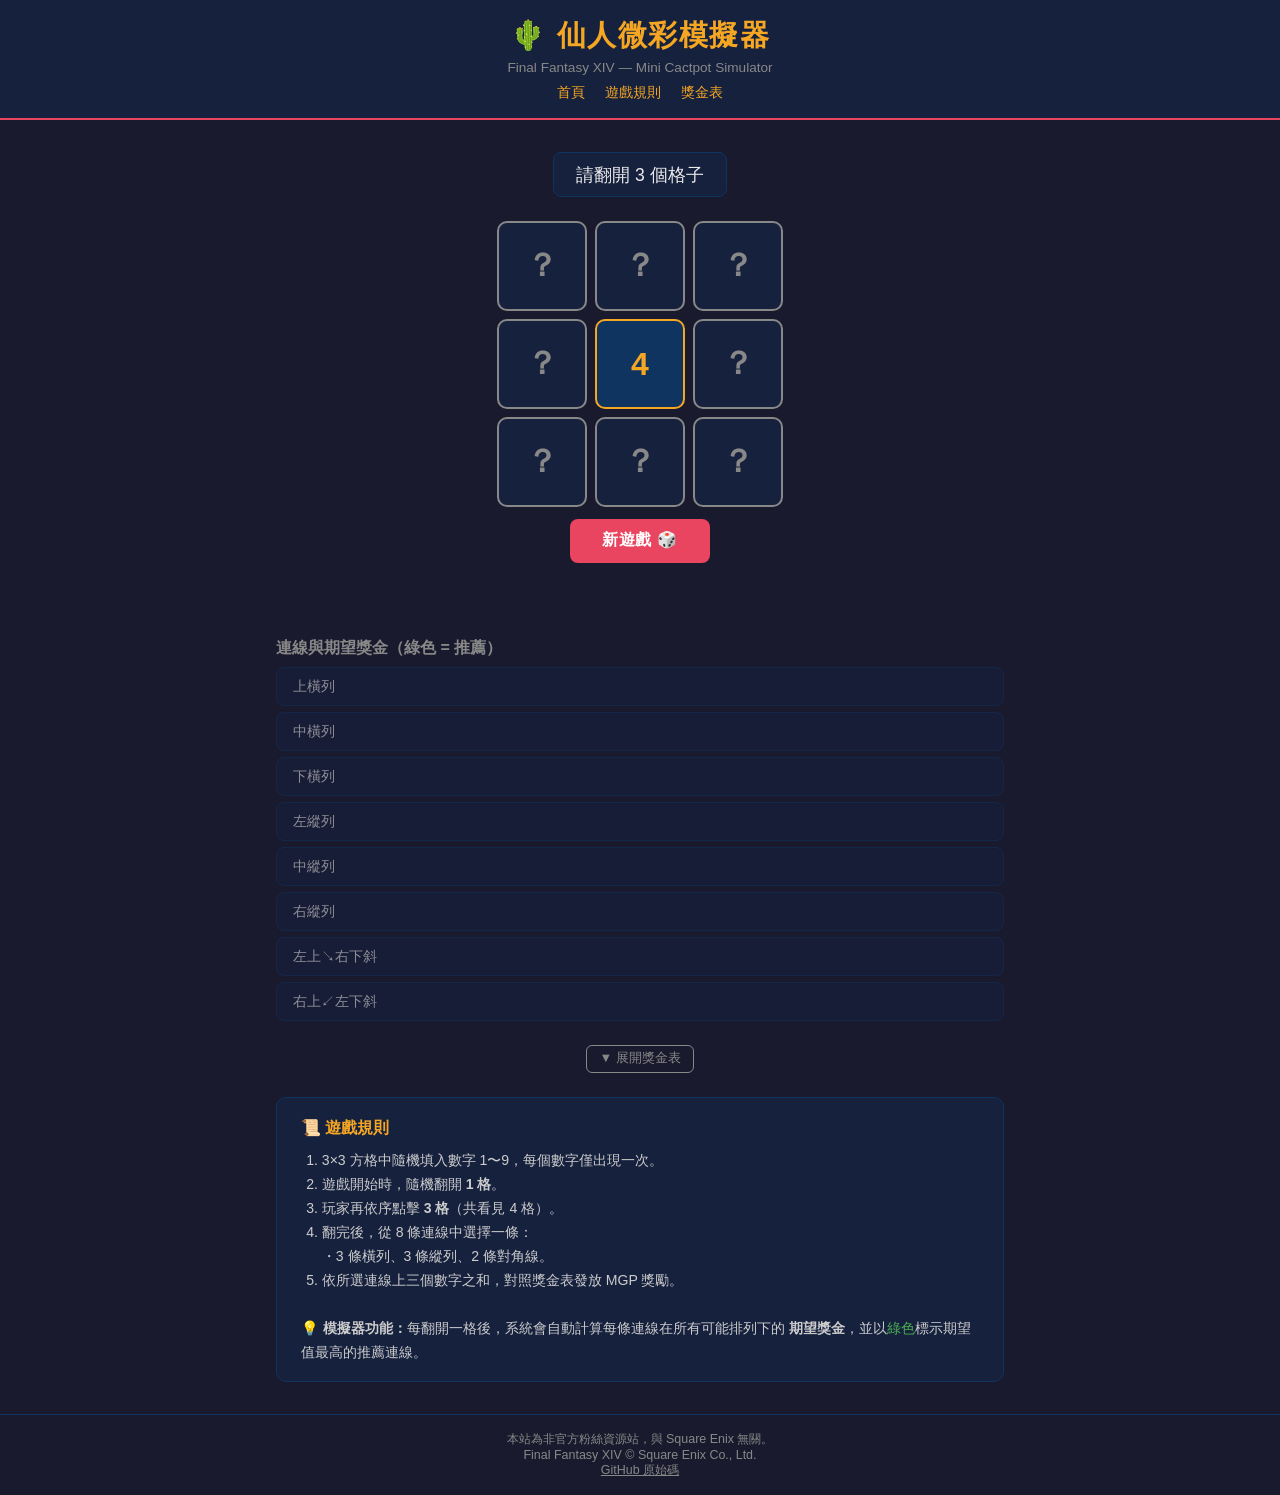
==== cactpot/index.html @ e6b0229e "Add Mini Cactpot simulator static site in Traditional Chinese Co-authored-by: sean2249 <13808166+sea" ====
<!DOCTYPE html>
<html lang="zh-TW">
  <head>
    <meta charset="UTF-8" />
    <meta name="viewport" content="width=device-width, initial-scale=1.0" />
    <title>仙人微彩模擬器 | FFXIV 資源站</title>
    <meta
      name="description"
      content="Final Fantasy XIV 仙人微彩（Mini Cactpot）模擬器，顯示期望獎金、推薦連線，繁體中文介面。"
    />
    <link rel="stylesheet" href="cactpot.css" />
  </head>
  <body>
    <header>
      <h1>🌵 仙人微彩模擬器</h1>
      <p>Final Fantasy XIV &mdash; Mini Cactpot Simulator</p>
      <nav>
        <a href="../index.html">首頁</a>
        <a href="#rules">遊戲規則</a>
        <a href="#payout">獎金表</a>
      </nav>
    </header>

    <main>
      <!-- 提示 -->
      <div id="hint">載入中…</div>

      <!-- 3×3 方格 -->
      <div class="board-wrap">
        <div class="board">
          <div class="cell" id="cell-0"></div>
          <div class="cell" id="cell-1"></div>
          <div class="cell" id="cell-2"></div>
          <div class="cell" id="cell-3"></div>
          <div class="cell" id="cell-4"></div>
          <div class="cell" id="cell-5"></div>
          <div class="cell" id="cell-6"></div>
          <div class="cell" id="cell-7"></div>
          <div class="cell" id="cell-8"></div>
        </div>
        <button class="new-game-btn" onclick="initGame()">新遊戲 🎲</button>
      </div>

      <!-- 結果 -->
      <div id="result"></div>

      <!-- 連線選擇 -->
      <div class="lines-section">
        <h2>連線與期望獎金（綠色 = 推薦）</h2>
        <div id="lines"></div>
      </div>

      <!-- 獎金表 -->
      <div id="payout">
        <button
          class="payout-toggle"
          onclick="togglePayout()"
          id="payout-toggle-btn"
        >
          ▼ 展開獎金表
        </button>
        <div class="payout-table-wrap" id="payout-table" style="display: none">
          <table>
            <thead>
              <tr>
                <th>三數之和</th>
                <th>獎金（MGP）</th>
              </tr>
            </thead>
            <tbody>
              <tr><td>6</td><td>10,000</td></tr>
              <tr><td>7</td><td>36</td></tr>
              <tr><td>8</td><td>720</td></tr>
              <tr><td>9</td><td>360</td></tr>
              <tr><td>10</td><td>80</td></tr>
              <tr><td>11</td><td>252</td></tr>
              <tr><td>12</td><td>108</td></tr>
              <tr><td>13</td><td>72</td></tr>
              <tr><td>14</td><td>54</td></tr>
              <tr><td>15</td><td>180</td></tr>
              <tr><td>16</td><td>72</td></tr>
              <tr><td>17</td><td>180</td></tr>
              <tr><td>18</td><td>119</td></tr>
              <tr><td>19</td><td>36</td></tr>
              <tr><td>20</td><td>306</td></tr>
              <tr><td>21</td><td>1,080</td></tr>
              <tr><td>22</td><td>144</td></tr>
              <tr><td>23</td><td>1,800</td></tr>
              <tr><td>24</td><td>3,600</td></tr>
            </tbody>
          </table>
        </div>
      </div>

      <!-- 規則說明 -->
      <div class="rules" id="rules">
        <h2>📜 遊戲規則</h2>
        <ol>
          <li>3×3 方格中隨機填入數字 1〜9，每個數字僅出現一次。</li>
          <li>遊戲開始時，隨機翻開 <strong>1 格</strong>。</li>
          <li>玩家再依序點擊 <strong>3 格</strong>（共看見 4 格）。</li>
          <li>
            翻完後，從 8 條連線中選擇一條：
            <br />・3 條橫列、3 條縱列、2 條對角線。
          </li>
          <li>依所選連線上三個數字之和，對照獎金表發放 MGP 獎勵。</li>
        </ol>
        <br />
        <p>
          💡 <strong>模擬器功能：</strong>每翻開一格後，系統會自動計算每條連線在所有可能排列下的
          <strong>期望獎金</strong>，並以<span style="color: #4caf50">綠色</span>標示期望值最高的推薦連線。
        </p>
      </div>
    </main>

    <footer>
      <p>
        本站為非官方粉絲資源站，與 Square Enix 無關。<br />
        Final Fantasy XIV &copy; Square Enix Co., Ltd.<br />
        <a href="https://github.com/sean2249/ffxiv-resources" target="_blank" rel="noopener"
          >GitHub 原始碼</a
        >
      </p>
    </footer>

    <script src="cactpot.js"></script>
    <script>
      function togglePayout() {
        const table = document.getElementById("payout-table");
        const btn = document.getElementById("payout-toggle-btn");
        if (table.style.display === "none") {
          table.style.display = "block";
          btn.textContent = "▲ 收起獎金表";
        } else {
          table.style.display = "none";
          btn.textContent = "▼ 展開獎金表";
        }
      }

      // 初始化遊戲
      initGame();
    </script>
  </body>
</html>
---- cactpot/cactpot.css ----
/* 仙人微彩模擬器 - 樣式 */

:root {
  --bg: #1a1a2e;
  --surface: #16213e;
  --card: #0f3460;
  --accent: #e94560;
  --gold: #f5a623;
  --text: #eaeaea;
  --muted: #888;
  --green: #4caf50;
  --cell-size: 90px;
}

* {
  box-sizing: border-box;
  margin: 0;
  padding: 0;
}

body {
  background: var(--bg);
  color: var(--text);
  font-family: "Segoe UI", "PingFang TC", "Microsoft JhengHei", sans-serif;
  min-height: 100vh;
  display: flex;
  flex-direction: column;
  align-items: center;
}

header {
  width: 100%;
  background: var(--surface);
  border-bottom: 2px solid var(--accent);
  padding: 1rem 2rem;
  text-align: center;
}

header h1 {
  font-size: 1.8rem;
  color: var(--gold);
  letter-spacing: 0.05em;
}

header p {
  font-size: 0.85rem;
  color: var(--muted);
  margin-top: 0.25rem;
}

nav {
  margin-top: 0.5rem;
}

nav a {
  color: var(--gold);
  text-decoration: none;
  font-size: 0.85rem;
  margin: 0 0.5rem;
}

nav a:hover {
  text-decoration: underline;
}

main {
  flex: 1;
  width: 100%;
  max-width: 760px;
  padding: 2rem 1rem;
  display: flex;
  flex-direction: column;
  align-items: center;
  gap: 1.5rem;
}

/* ---- Board ---- */
.board-wrap {
  display: flex;
  flex-direction: column;
  align-items: center;
  gap: 0.75rem;
}

.board {
  display: grid;
  grid-template-columns: repeat(3, var(--cell-size));
  grid-template-rows: repeat(3, var(--cell-size));
  gap: 8px;
}

.cell {
  width: var(--cell-size);
  height: var(--cell-size);
  display: flex;
  align-items: center;
  justify-content: center;
  font-size: 2rem;
  font-weight: bold;
  border-radius: 10px;
  border: 2px solid transparent;
  transition: transform 0.15s, background 0.2s;
  user-select: none;
}

.cell.revealed {
  background: var(--card);
  border-color: var(--gold);
  color: var(--gold);
}

.cell.hidden-cell {
  background: var(--surface);
  border-color: var(--muted);
  color: var(--muted);
}

.cell.hidden-cell:hover {
  border-color: var(--accent);
  color: var(--text);
  transform: scale(1.05);
  cursor: pointer;
}

.cell.chosen {
  background: #5a3800;
  border-color: var(--accent);
  color: #fff;
  box-shadow: 0 0 12px var(--accent);
}

/* ---- Hint ---- */
#hint {
  font-size: 1.1rem;
  color: var(--text);
  background: var(--surface);
  padding: 0.6rem 1.4rem;
  border-radius: 8px;
  border: 1px solid var(--card);
}

/* ---- Payout Table ---- */
.payout-toggle {
  background: none;
  border: 1px solid var(--muted);
  color: var(--muted);
  font-size: 0.8rem;
  padding: 0.3rem 0.8rem;
  border-radius: 6px;
  cursor: pointer;
  transition: color 0.2s, border-color 0.2s;
}

.payout-toggle:hover {
  color: var(--text);
  border-color: var(--text);
}

.payout-table-wrap {
  width: 100%;
}

.payout-table-wrap table {
  width: 100%;
  border-collapse: collapse;
  font-size: 0.85rem;
}

.payout-table-wrap th,
.payout-table-wrap td {
  border: 1px solid var(--card);
  padding: 0.35rem 0.7rem;
  text-align: center;
}

.payout-table-wrap th {
  background: var(--card);
  color: var(--gold);
}

.payout-table-wrap tr:nth-child(even) td {
  background: #111827;
}

/* ---- Lines ---- */
.lines-section {
  width: 100%;
}

.lines-section h2 {
  font-size: 1rem;
  color: var(--muted);
  margin-bottom: 0.5rem;
}

#lines {
  display: flex;
  flex-direction: column;
  gap: 0.4rem;
}

.line-btn {
  background: var(--surface);
  border: 1px solid var(--card);
  color: var(--text);
  padding: 0.55rem 1rem;
  border-radius: 8px;
  font-size: 0.9rem;
  text-align: left;
  transition: background 0.15s, border-color 0.15s;
  width: 100%;
}

.line-btn:not([disabled]):hover {
  background: var(--card);
  border-color: var(--gold);
}

.line-btn.best {
  border-color: var(--green);
  color: var(--green);
  font-weight: bold;
}

.line-btn[disabled] {
  opacity: 0.55;
  cursor: default;
}

/* ---- Result ---- */
#result {
  font-size: 1.15rem;
  font-weight: bold;
  color: var(--gold);
  min-height: 1.5em;
  text-align: center;
}

#result.big-win {
  color: #ff4081;
  font-size: 1.35rem;
  animation: pulse 0.8s infinite alternate;
}

@keyframes pulse {
  from {
    text-shadow: 0 0 6px #ff4081;
  }
  to {
    text-shadow: 0 0 18px #ff4081;
  }
}

/* ---- New Game Button ---- */
.new-game-btn {
  background: var(--accent);
  color: #fff;
  border: none;
  padding: 0.7rem 2rem;
  font-size: 1rem;
  font-weight: bold;
  border-radius: 8px;
  cursor: pointer;
  letter-spacing: 0.05em;
  transition: opacity 0.2s;
}

.new-game-btn:hover {
  opacity: 0.85;
}

/* ---- Rules ---- */
.rules {
  background: var(--surface);
  border: 1px solid var(--card);
  border-radius: 10px;
  padding: 1rem 1.5rem;
  font-size: 0.88rem;
  line-height: 1.7;
  color: #ccc;
  width: 100%;
}

.rules h2 {
  color: var(--gold);
  margin-bottom: 0.5rem;
  font-size: 1rem;
}

.rules ol {
  padding-left: 1.3rem;
}

footer {
  text-align: center;
  padding: 1rem;
  color: var(--muted);
  font-size: 0.78rem;
  border-top: 1px solid var(--card);
  width: 100%;
}

footer a {
  color: var(--muted);
}

@media (max-width: 480px) {
  :root {
    --cell-size: 72px;
  }

  header h1 {
    font-size: 1.3rem;
  }
}
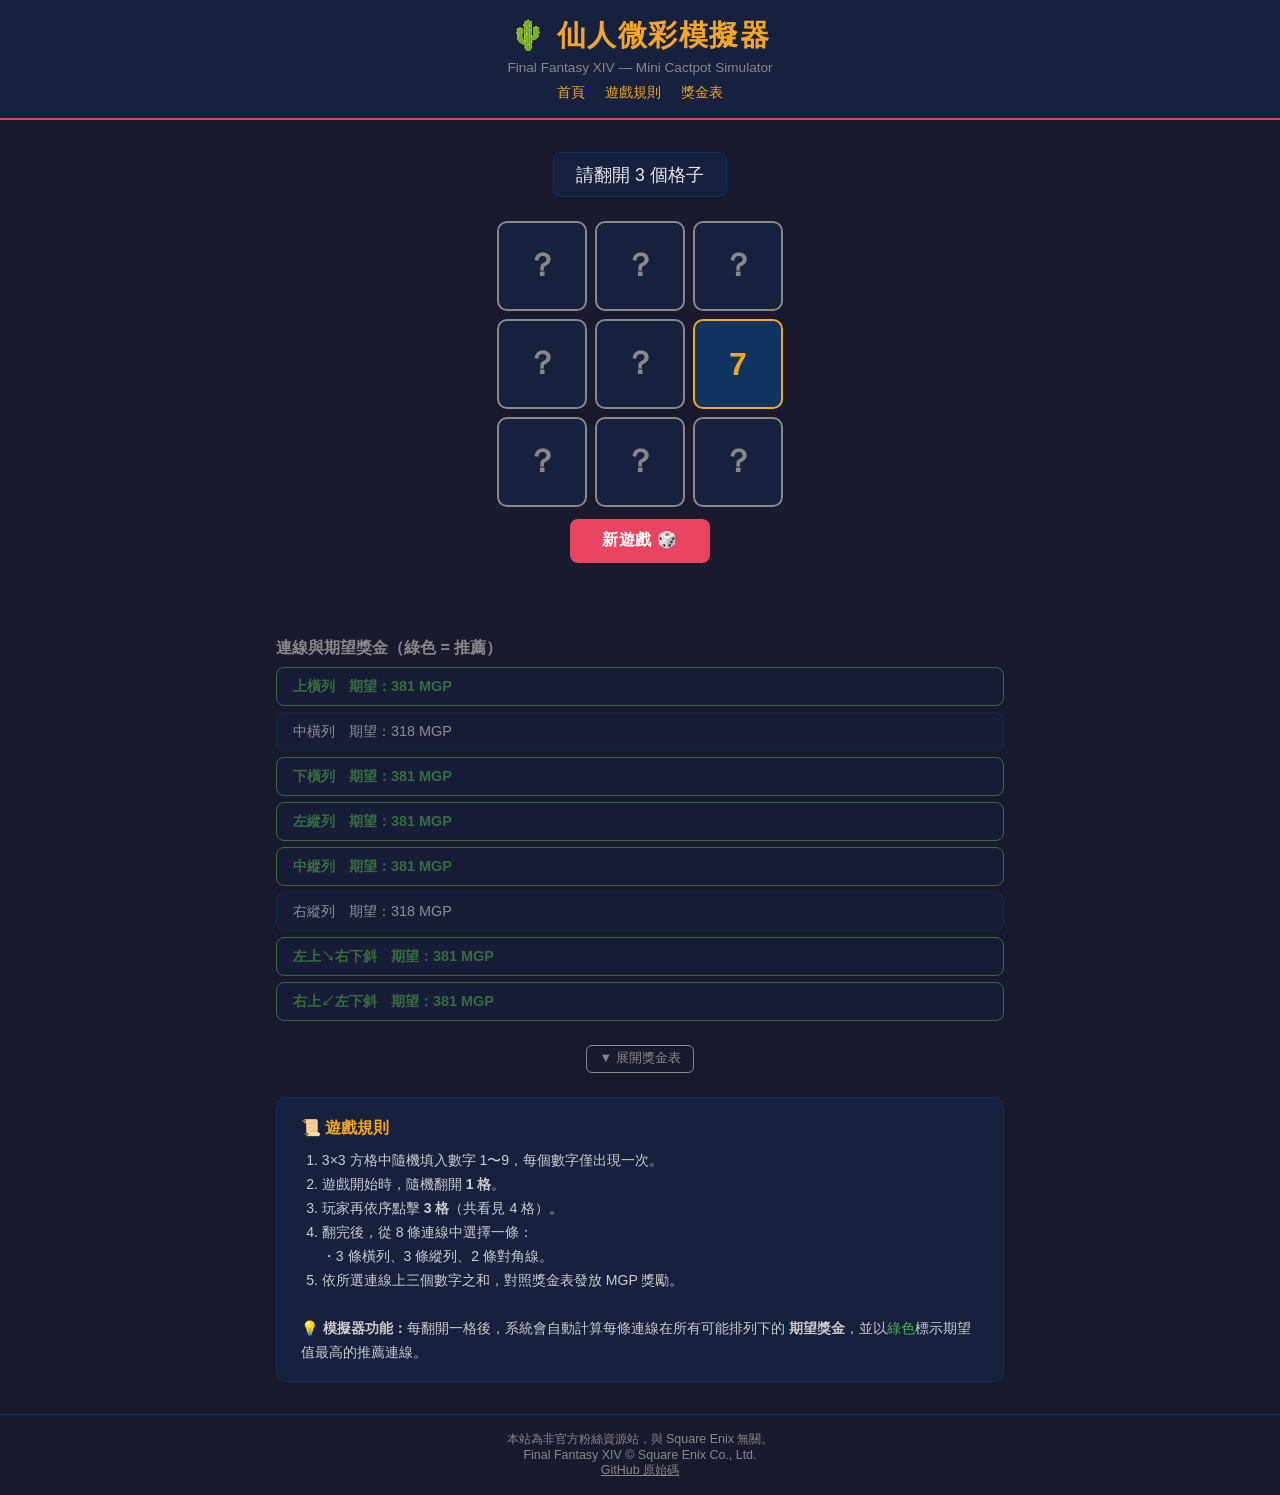
==== commit 0a465fd3: "Potential fix for pull request finding Co-authored-by: Copilot Autofix powered by AI <175728472+Copi" ====
--- a/cactpot/index.html
+++ b/cactpot/index.html
@@ -23,7 +23,7 @@
 
     <main>
       <!-- 提示 -->
-      <div id="hint">載入中…</div>
+      <div id="hint" aria-live="polite">載入中…</div>
 
       <!-- 3×3 方格 -->
       <div class="board-wrap">
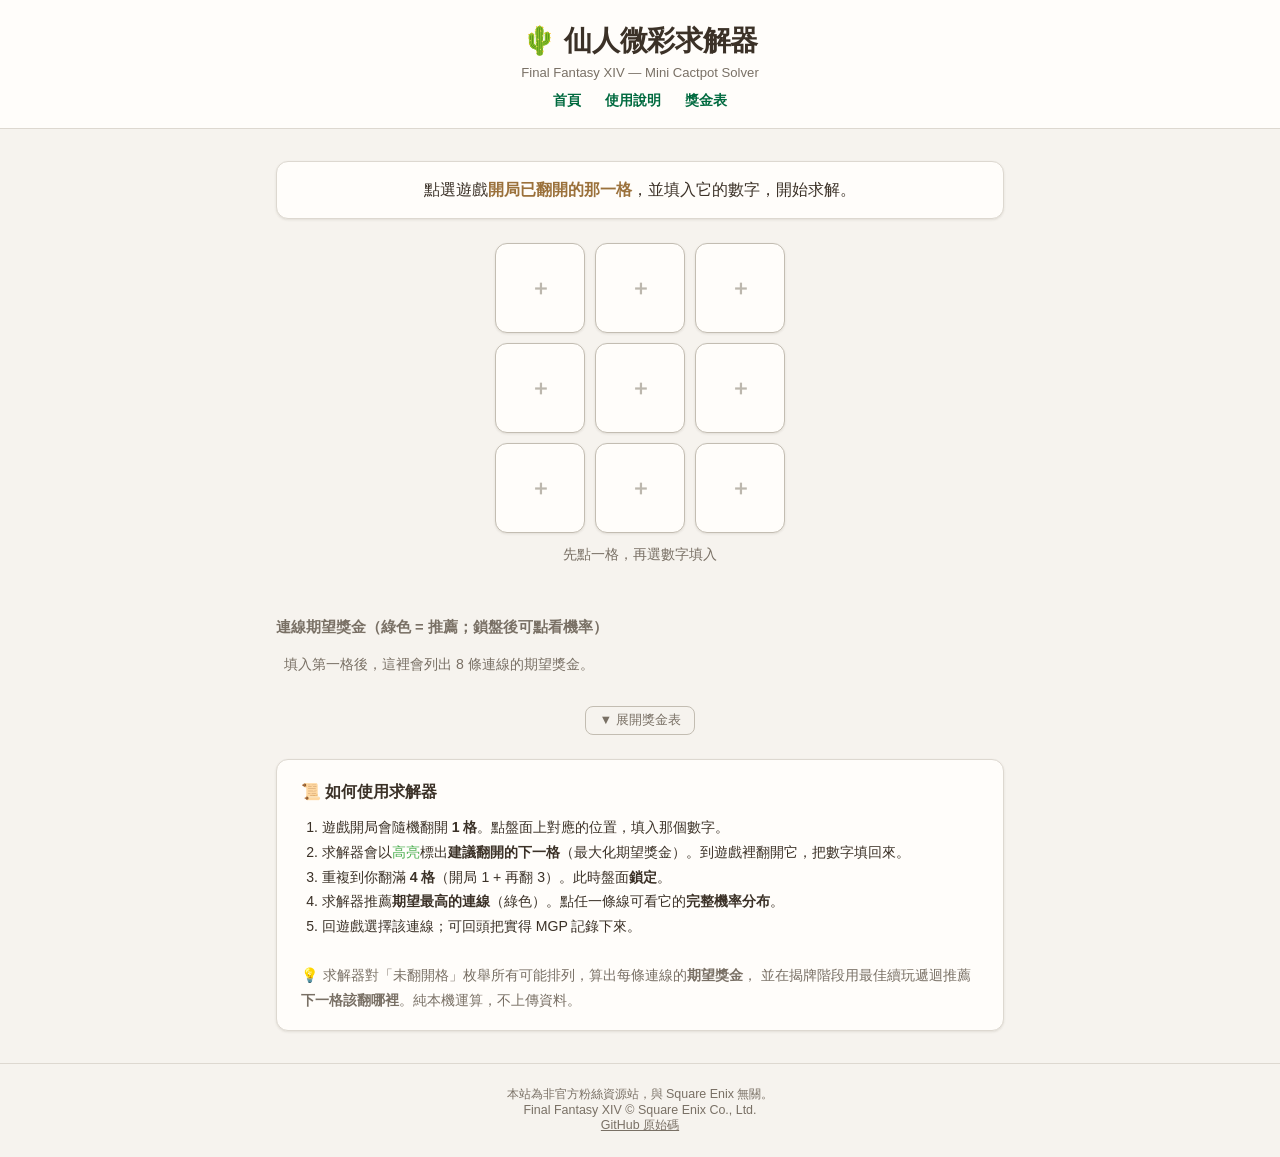
==== commit b6130c37: "Rewrite Mini Cactpot simulator into a solver with light theme Change the interaction model from a ra" ====
--- a/cactpot/index.html
+++ b/cactpot/index.html
@@ -3,30 +3,31 @@
   <head>
     <meta charset="UTF-8" />
     <meta name="viewport" content="width=device-width, initial-scale=1.0" />
-    <title>仙人微彩模擬器 | FFXIV 資源站</title>
+    <title>仙人微彩求解器 | FFXIV 資源站</title>
     <meta
       name="description"
-      content="Final Fantasy XIV 仙人微彩（Mini Cactpot）模擬器，顯示期望獎金、推薦連線，繁體中文介面。"
+      content="Final Fantasy XIV 仙人微彩（Mini Cactpot）求解器：輸入遊戲內看到的數字，即時告訴你下一格該翻哪裡、最後該選哪條連線最好，並顯示每條線的期望獎金與機率分布。繁體中文介面。"
     />
     <link rel="stylesheet" href="cactpot.css" />
   </head>
   <body>
     <header>
-      <h1>🌵 仙人微彩模擬器</h1>
-      <p>Final Fantasy XIV &mdash; Mini Cactpot Simulator</p>
+      <h1>🌵 仙人微彩求解器</h1>
+      <p>Final Fantasy XIV &mdash; Mini Cactpot Solver</p>
       <nav>
         <a href="../index.html">首頁</a>
-        <a href="#rules">遊戲規則</a>
+        <a href="#how">使用說明</a>
         <a href="#payout">獎金表</a>
       </nav>
     </header>
 
     <main>
-      <!-- 提示 -->
-      <div id="hint" aria-live="polite">載入中…</div>
+      <!-- 推薦／提示橫幅 -->
+      <div id="reco" class="reco" aria-live="polite">載入中…</div>
 
-      <!-- 3×3 方格 -->
+      <!-- 3×3 盤面 -->
       <div class="board-wrap">
+        <div id="lock-badge" style="display: none">🔒 已鎖定 — 輸入完成</div>
         <div class="board">
           <div class="cell" id="cell-0"></div>
           <div class="cell" id="cell-1"></div>
@@ -38,16 +39,40 @@
           <div class="cell" id="cell-7"></div>
           <div class="cell" id="cell-8"></div>
         </div>
-        <button class="new-game-btn" onclick="initGame()">新遊戲 🎲</button>
+
+        <!-- 數字面板 -->
+        <div id="numpad" class="numpad"></div>
+
+        <button class="clear-all-btn" id="clear-all" onclick="clearAll()" style="display: none">
+          🔄 清除重填
+        </button>
       </div>
 
-      <!-- 結果 -->
-      <div id="result"></div>
+      <!-- 連線與期望獎金 -->
+      <div class="lines-section">
+        <h2>連線期望獎金（綠色 = 推薦；鎖盤後可點看機率）</h2>
+        <div id="lines"></div>
+      </div>
 
-      <!-- 連線選擇 -->
-      <div class="lines-section">
-        <h2>連線與期望獎金（綠色 = 推薦）</h2>
-        <div id="lines"></div>
+      <!-- 回報實際結果 -->
+      <div id="report" class="report" style="display: none">
+        <h2>📊 回報實際結果</h2>
+        <p class="report-desc">
+          玩完後把你實際選的連線與領到的 MGP 記下來（存在本機瀏覽器，僅你可見），未來可用於統計推薦命中率與平均實得。
+        </p>
+        <div class="report-form">
+          <label>
+            實際選的連線
+            <select id="report-line"></select>
+          </label>
+          <label>
+            實得 MGP
+            <input id="report-mgp" type="number" min="0" step="1" placeholder="例如 360" />
+          </label>
+          <button class="report-submit" onclick="submitReport()">送出紀錄</button>
+        </div>
+        <div id="report-done" class="report-done" aria-live="polite"></div>
+        <div id="record-count" class="record-count"></div>
       </div>
 
       <!-- 獎金表 -->
@@ -92,26 +117,32 @@
         </div>
       </div>
 
-      <!-- 規則說明 -->
-      <div class="rules" id="rules">
-        <h2>📜 遊戲規則</h2>
+      <!-- 使用說明 -->
+      <div class="rules" id="how">
+        <h2>📜 如何使用求解器</h2>
         <ol>
-          <li>3×3 方格中隨機填入數字 1〜9，每個數字僅出現一次。</li>
-          <li>遊戲開始時，隨機翻開 <strong>1 格</strong>。</li>
-          <li>玩家再依序點擊 <strong>3 格</strong>（共看見 4 格）。</li>
-          <li>
-            翻完後，從 8 條連線中選擇一條：
-            <br />・3 條橫列、3 條縱列、2 條對角線。
-          </li>
-          <li>依所選連線上三個數字之和，對照獎金表發放 MGP 獎勵。</li>
+          <li>遊戲開局會隨機翻開 <strong>1 格</strong>。點盤面上對應的位置，填入那個數字。</li>
+          <li>求解器會以<span style="color: #4caf50">高亮</span>標出<strong>建議翻開的下一格</strong>（最大化期望獎金）。到遊戲裡翻開它，把數字填回來。</li>
+          <li>重複到你翻滿 <strong>4 格</strong>（開局 1 + 再翻 3）。此時盤面<strong>鎖定</strong>。</li>
+          <li>求解器推薦<strong>期望最高的連線</strong>（綠色）。點任一條線可看它的<strong>完整機率分布</strong>。</li>
+          <li>回遊戲選擇該連線；可回頭把實得 MGP 記錄下來。</li>
         </ol>
         <br />
         <p>
-          💡 <strong>模擬器功能：</strong>每翻開一格後，系統會自動計算每條連線在所有可能排列下的
-          <strong>期望獎金</strong>，並以<span style="color: #4caf50">綠色</span>標示期望值最高的推薦連線。
+          💡 求解器對「未翻開格」枚舉所有可能排列，算出每條連線的<strong>期望獎金</strong>，
+          並在揭牌階段用最佳續玩遞迴推薦<strong>下一格該翻哪裡</strong>。純本機運算，不上傳資料。
         </p>
       </div>
     </main>
+
+    <!-- 階段四：連線機率明細（中央 overlay） -->
+    <div id="line-detail" class="overlay" style="display: none" onclick="if(event.target===this)closeLineDetail()">
+      <div class="detail-card">
+        <button class="detail-close" onclick="closeLineDetail()" aria-label="關閉">✕</button>
+        <h3 id="detail-title">連線</h3>
+        <div id="detail-body"></div>
+      </div>
+    </div>
 
     <footer>
       <p>
@@ -136,9 +167,6 @@
           btn.textContent = "▼ 展開獎金表";
         }
       }
-
-      // 初始化遊戲
-      initGame();
     </script>
   </body>
 </html>
--- a/cactpot/cactpot.css
+++ b/cactpot/cactpot.css
@@ -1,15 +1,33 @@
-/* 仙人微彩模擬器 - 樣式 */
+/* 仙人微彩求解器 - 樣式（亮色、暖紙白，克制的重點色） */
 
 :root {
-  --bg: #1a1a2e;
-  --surface: #16213e;
-  --card: #0f3460;
-  --accent: #e94560;
-  --gold: #f5a623;
-  --text: #eaeaea;
-  --muted: #888;
-  --green: #4caf50;
+  /* 暖中性畫布，色相偏暖（~85），不用純白純黑 */
+  --bg: oklch(0.965 0.008 85);
+  --surface: oklch(0.995 0.004 85);
+  --surface-2: oklch(0.945 0.01 85);
+  --border: oklch(0.885 0.012 82);
+  --border-strong: oklch(0.8 0.016 82);
+
+  --text: oklch(0.32 0.022 68);
+  --muted: oklch(0.55 0.02 70);
+
+  /* 唯一意義重點色：推薦 = 沉穩綠 */
+  --accent: oklch(0.55 0.11 158);
+  --accent-strong: oklch(0.46 0.11 158);
+  --accent-soft: oklch(0.95 0.035 158);
+
+  /* 已填數字：低彩度古銅金 */
+  --gold: oklch(0.58 0.088 72);
+  --gold-soft: oklch(0.94 0.03 78);
+
+  /* 清除鍵：磚紅 */
+  --danger: oklch(0.56 0.14 30);
+
+  --shadow-sm: 0 1px 2px oklch(0.5 0.02 70 / 0.09), 0 1px 3px oklch(0.5 0.02 70 / 0.06);
+  --shadow-md: 0 2px 6px oklch(0.5 0.02 70 / 0.08), 0 8px 24px oklch(0.5 0.02 70 / 0.1);
+
   --cell-size: 90px;
+  --radius: 12px;
 }
 
 * {
@@ -26,37 +44,40 @@
   display: flex;
   flex-direction: column;
   align-items: center;
+  -webkit-font-smoothing: antialiased;
 }
 
 header {
   width: 100%;
   background: var(--surface);
-  border-bottom: 2px solid var(--accent);
-  padding: 1rem 2rem;
+  border-bottom: 1px solid var(--border);
+  padding: 1.4rem 2rem 1.1rem;
   text-align: center;
 }
 
 header h1 {
-  font-size: 1.8rem;
-  color: var(--gold);
-  letter-spacing: 0.05em;
+  font-size: 1.75rem;
+  font-weight: 800;
+  color: var(--text);
+  letter-spacing: -0.01em;
 }
 
 header p {
-  font-size: 0.85rem;
-  color: var(--muted);
-  margin-top: 0.25rem;
+  font-size: 0.82rem;
+  color: var(--muted);
+  margin-top: 0.3rem;
 }
 
 nav {
-  margin-top: 0.5rem;
+  margin-top: 0.7rem;
 }
 
 nav a {
-  color: var(--gold);
+  color: var(--accent-strong);
   text-decoration: none;
   font-size: 0.85rem;
-  margin: 0 0.5rem;
+  font-weight: 600;
+  margin: 0 0.6rem;
 }
 
 nav a:hover {
@@ -74,19 +95,72 @@
   gap: 1.5rem;
 }
 
-/* ---- Board ---- */
+/* ---- 推薦／提示橫幅 ---- */
+.reco {
+  width: 100%;
+  font-size: 1.02rem;
+  line-height: 1.65;
+  text-align: center;
+  padding: 0.9rem 1.3rem;
+  border-radius: var(--radius);
+  background: var(--surface);
+  border: 1px solid var(--border);
+  box-shadow: var(--shadow-sm);
+}
+
+.reco strong {
+  color: var(--gold);
+  font-weight: 700;
+}
+
+.reco-reveal-hint {
+  border-color: var(--accent);
+  background: var(--accent-soft);
+}
+
+.reco-reveal-hint strong {
+  color: var(--accent-strong);
+}
+
+.reco-final {
+  border-color: var(--accent);
+  background: var(--accent-soft);
+}
+
+.reco-final strong {
+  color: var(--accent-strong);
+}
+
+.reco-warn {
+  color: var(--danger);
+  font-weight: 700;
+}
+
+/* ---- 盤面 ---- */
 .board-wrap {
   display: flex;
   flex-direction: column;
   align-items: center;
-  gap: 0.75rem;
+  gap: 0.85rem;
+  position: relative;
+}
+
+#lock-badge {
+  font-size: 0.82rem;
+  font-weight: 700;
+  letter-spacing: 0.02em;
+  color: var(--gold);
+  background: var(--gold-soft);
+  border: 1px solid oklch(0.82 0.05 78);
+  border-radius: 999px;
+  padding: 0.3rem 1rem;
 }
 
 .board {
   display: grid;
   grid-template-columns: repeat(3, var(--cell-size));
   grid-template-rows: repeat(3, var(--cell-size));
-  gap: 8px;
+  gap: 10px;
 }
 
 .cell {
@@ -96,59 +170,370 @@
   align-items: center;
   justify-content: center;
   font-size: 2rem;
-  font-weight: bold;
-  border-radius: 10px;
-  border: 2px solid transparent;
-  transition: transform 0.15s, background 0.2s;
+  font-weight: 700;
+  border-radius: var(--radius);
+  border: 1px solid var(--border);
+  background: var(--surface);
+  color: var(--muted);
+  transition: border-color 0.18s cubic-bezier(0.22, 1, 0.36, 1),
+    background 0.18s cubic-bezier(0.22, 1, 0.36, 1),
+    box-shadow 0.18s cubic-bezier(0.22, 1, 0.36, 1),
+    transform 0.18s cubic-bezier(0.22, 1, 0.36, 1);
   user-select: none;
 }
 
-.cell.revealed {
-  background: var(--card);
+/* 階段一：可點取樣 */
+.cell.clickable {
+  border-color: var(--border-strong);
+  box-shadow: var(--shadow-sm);
+  cursor: pointer;
+}
+
+.cell.clickable:not(.filled)::before {
+  content: "＋";
+  font-size: 1.3rem;
+  color: oklch(0.78 0.015 80);
+}
+
+.cell.clickable:hover {
+  border-color: var(--accent);
+  transform: translateY(-2px);
+  box-shadow: var(--shadow-md);
+}
+
+/* 已填格 */
+.cell.filled {
+  background: var(--gold-soft);
   border-color: var(--gold);
   color: var(--gold);
 }
 
-.cell.hidden-cell {
-  background: var(--surface);
-  border-color: var(--muted);
-  color: var(--muted);
-}
-
-.cell.hidden-cell:hover {
+.cell.filled::before {
+  content: none !important;
+}
+
+/* 選取中 */
+.cell.selected {
+  border-color: var(--gold);
+  box-shadow: 0 0 0 3px var(--gold-soft), var(--shadow-sm);
+}
+
+/* 階段二：唯一建議翻牌格（靜態強調，無動畫） */
+.cell.reco-reveal {
+  border: 2px solid var(--accent);
+  background: var(--accent-soft);
+  color: var(--accent-strong);
+  box-shadow: 0 0 0 3px oklch(0.55 0.11 158 / 0.16);
+}
+
+.cell.reco-reveal::before {
+  content: "？";
+  font-size: 1.5rem;
+  color: var(--accent);
+}
+
+/* 階段二：非建議空格淡化（仍可點） */
+.cell.dimmed {
+  opacity: 0.4;
+  box-shadow: none;
+  border-color: var(--border);
+}
+
+.cell.dimmed:hover {
+  opacity: 0.75;
+}
+
+/* 階段三：鎖定 */
+.cell.locked {
+  cursor: default;
+  box-shadow: none;
+}
+
+.cell.locked:not(.filled) {
+  opacity: 0.5;
+}
+
+/* 推薦連線的三格（即使空格也清楚顯示） */
+.cell.locked.chosen {
+  opacity: 1;
+}
+
+.cell.chosen {
+  background: var(--accent-soft);
+  border: 2px solid var(--accent);
+  color: var(--accent-strong);
+  box-shadow: 0 0 0 3px oklch(0.55 0.11 158 / 0.14);
+}
+
+.cell.chosen::before {
+  content: none !important;
+}
+
+/* ---- 數字面板 ---- */
+.numpad {
+  display: flex;
+  flex-direction: column;
+  align-items: center;
+  gap: 0.6rem;
+  min-height: 3rem;
+}
+
+.numpad-row {
+  display: grid;
+  grid-template-columns: repeat(9, 1fr);
+  gap: 6px;
+}
+
+.num-btn {
+  width: 44px;
+  height: 44px;
+  font-size: 1.1rem;
+  font-weight: 700;
+  border-radius: 10px;
+  border: 1px solid var(--border-strong);
+  background: var(--surface);
+  color: var(--text);
+  cursor: pointer;
+  box-shadow: var(--shadow-sm);
+  transition: border-color 0.15s ease-out, transform 0.15s ease-out,
+    background 0.15s ease-out;
+}
+
+.num-btn:hover:not(:disabled) {
   border-color: var(--accent);
-  color: var(--text);
-  transform: scale(1.05);
+  transform: translateY(-1px);
+}
+
+.num-btn:disabled {
+  opacity: 0.35;
+  box-shadow: none;
+  cursor: not-allowed;
+}
+
+.num-btn.current {
+  border-color: var(--gold);
+  background: var(--gold-soft);
+  color: var(--gold);
+}
+
+.num-clear {
+  background: none;
+  border: 1px solid var(--border-strong);
+  color: var(--muted);
+  font-size: 0.8rem;
+  padding: 0.32rem 0.9rem;
+  border-radius: 8px;
   cursor: pointer;
-}
-
-.cell.chosen {
-  background: #5a3800;
+  transition: border-color 0.15s ease-out, color 0.15s ease-out;
+}
+
+.num-clear:hover {
+  color: var(--danger);
+  border-color: var(--danger);
+}
+
+.numpad-hint {
+  color: var(--muted);
+  font-size: 0.85rem;
+}
+
+@media (max-width: 480px) {
+  .num-btn {
+    width: 34px;
+    height: 40px;
+    font-size: 1rem;
+  }
+}
+
+.clear-all-btn {
+  background: var(--surface);
+  color: var(--danger);
+  border: 1px solid var(--danger);
+  padding: 0.58rem 1.6rem;
+  font-size: 0.92rem;
+  font-weight: 700;
+  border-radius: 10px;
+  cursor: pointer;
+  box-shadow: var(--shadow-sm);
+  transition: background 0.15s ease-out, transform 0.15s ease-out;
+}
+
+.clear-all-btn:hover {
+  background: oklch(0.96 0.03 30);
+  transform: translateY(-1px);
+}
+
+/* ---- 連線列表 ---- */
+.lines-section {
+  width: 100%;
+}
+
+.lines-section h2 {
+  font-size: 0.92rem;
+  font-weight: 600;
+  color: var(--muted);
+  margin-bottom: 0.6rem;
+}
+
+#lines {
+  display: flex;
+  flex-direction: column;
+  gap: 0.45rem;
+}
+
+.lines-empty {
+  color: var(--muted);
+  font-size: 0.88rem;
+  padding: 0.5rem;
+}
+
+.line-btn {
+  background: var(--surface);
+  border: 1px solid var(--border);
+  color: var(--text);
+  padding: 0.6rem 1rem;
+  border-radius: 10px;
+  font-size: 0.9rem;
+  text-align: left;
+  box-shadow: var(--shadow-sm);
+  transition: border-color 0.15s ease-out, transform 0.15s ease-out;
+  width: 100%;
+  display: flex;
+  align-items: center;
+  gap: 0.75rem;
+  flex-wrap: wrap;
+}
+
+.line-name {
+  min-width: 6.5em;
+  font-weight: 700;
+}
+
+.line-ev {
+  color: var(--muted);
+}
+
+.line-certain {
+  color: var(--gold);
+  font-size: 0.8rem;
+  font-weight: 600;
+}
+
+.line-btn:not([disabled]):hover {
   border-color: var(--accent);
-  color: #fff;
-  box-shadow: 0 0 12px var(--accent);
-}
-
-/* ---- Hint ---- */
-#hint {
-  font-size: 1.1rem;
-  color: var(--text);
-  background: var(--surface);
-  padding: 0.6rem 1.4rem;
+  transform: translateY(-1px);
+}
+
+.line-btn.best {
+  border-color: var(--accent);
+  background: var(--accent-soft);
+}
+
+.line-btn.best .line-name {
+  color: var(--accent-strong);
+}
+
+.line-btn[disabled] {
+  cursor: default;
+  opacity: 0.7;
+  box-shadow: none;
+}
+
+/* ---- 回報實際結果 ---- */
+.report {
+  width: 100%;
+  background: var(--surface);
+  border: 1px solid var(--border);
+  border-radius: var(--radius);
+  padding: 1.1rem 1.4rem;
+  box-shadow: var(--shadow-sm);
+}
+
+.report h2 {
+  color: var(--text);
+  font-size: 1rem;
+  font-weight: 700;
+  margin-bottom: 0.4rem;
+}
+
+.report-desc {
+  color: var(--muted);
+  font-size: 0.82rem;
+  line-height: 1.6;
+  margin-bottom: 0.9rem;
+}
+
+.report-form {
+  display: flex;
+  flex-wrap: wrap;
+  gap: 0.9rem;
+  align-items: flex-end;
+}
+
+.report-form label {
+  display: flex;
+  flex-direction: column;
+  gap: 0.3rem;
+  font-size: 0.8rem;
+  color: var(--muted);
+}
+
+.report-form select,
+.report-form input {
+  background: var(--bg);
+  border: 1px solid var(--border-strong);
+  color: var(--text);
+  padding: 0.48rem 0.6rem;
   border-radius: 8px;
-  border: 1px solid var(--card);
-}
-
-/* ---- Payout Table ---- */
+  font-size: 0.9rem;
+}
+
+.report-form select:focus,
+.report-form input:focus {
+  outline: none;
+  border-color: var(--accent);
+}
+
+.report-submit {
+  background: var(--accent);
+  color: oklch(0.99 0.01 158);
+  border: none;
+  padding: 0.52rem 1.3rem;
+  font-size: 0.9rem;
+  font-weight: 700;
+  border-radius: 8px;
+  cursor: pointer;
+  transition: background 0.15s ease-out;
+}
+
+.report-submit:hover {
+  background: var(--accent-strong);
+}
+
+.report-done {
+  margin-top: 0.7rem;
+  color: var(--accent-strong);
+  font-size: 0.88rem;
+  font-weight: 600;
+  min-height: 1.2em;
+}
+
+.record-count {
+  margin-top: 0.2rem;
+  color: var(--muted);
+  font-size: 0.78rem;
+}
+
+/* ---- 獎金表 ---- */
 .payout-toggle {
   background: none;
-  border: 1px solid var(--muted);
+  border: 1px solid var(--border-strong);
   color: var(--muted);
   font-size: 0.8rem;
-  padding: 0.3rem 0.8rem;
-  border-radius: 6px;
+  padding: 0.32rem 0.85rem;
+  border-radius: 8px;
   cursor: pointer;
-  transition: color 0.2s, border-color 0.2s;
+  transition: color 0.15s ease-out, border-color 0.15s ease-out;
 }
 
 .payout-toggle:hover {
@@ -158,132 +543,56 @@
 
 .payout-table-wrap {
   width: 100%;
+  margin-top: 0.6rem;
 }
 
 .payout-table-wrap table {
   width: 100%;
   border-collapse: collapse;
   font-size: 0.85rem;
+  border-radius: 10px;
+  overflow: hidden;
+  box-shadow: var(--shadow-sm);
 }
 
 .payout-table-wrap th,
 .payout-table-wrap td {
-  border: 1px solid var(--card);
-  padding: 0.35rem 0.7rem;
+  border: 1px solid var(--border);
+  padding: 0.38rem 0.7rem;
   text-align: center;
 }
 
 .payout-table-wrap th {
-  background: var(--card);
-  color: var(--gold);
+  background: var(--surface-2);
+  color: var(--text);
+  font-weight: 700;
+}
+
+.payout-table-wrap td {
+  background: var(--surface);
 }
 
 .payout-table-wrap tr:nth-child(even) td {
-  background: #111827;
-}
-
-/* ---- Lines ---- */
-.lines-section {
-  width: 100%;
-}
-
-.lines-section h2 {
-  font-size: 1rem;
-  color: var(--muted);
-  margin-bottom: 0.5rem;
-}
-
-#lines {
-  display: flex;
-  flex-direction: column;
-  gap: 0.4rem;
-}
-
-.line-btn {
-  background: var(--surface);
-  border: 1px solid var(--card);
-  color: var(--text);
-  padding: 0.55rem 1rem;
-  border-radius: 8px;
-  font-size: 0.9rem;
-  text-align: left;
-  transition: background 0.15s, border-color 0.15s;
-  width: 100%;
-}
-
-.line-btn:not([disabled]):hover {
-  background: var(--card);
-  border-color: var(--gold);
-}
-
-.line-btn.best {
-  border-color: var(--green);
-  color: var(--green);
-  font-weight: bold;
-}
-
-.line-btn[disabled] {
-  opacity: 0.55;
-  cursor: default;
-}
-
-/* ---- Result ---- */
-#result {
-  font-size: 1.15rem;
-  font-weight: bold;
-  color: var(--gold);
-  min-height: 1.5em;
-  text-align: center;
-}
-
-#result.big-win {
-  color: #ff4081;
-  font-size: 1.35rem;
-  animation: pulse 0.8s infinite alternate;
-}
-
-@keyframes pulse {
-  from {
-    text-shadow: 0 0 6px #ff4081;
-  }
-  to {
-    text-shadow: 0 0 18px #ff4081;
-  }
-}
-
-/* ---- New Game Button ---- */
-.new-game-btn {
-  background: var(--accent);
-  color: #fff;
-  border: none;
-  padding: 0.7rem 2rem;
-  font-size: 1rem;
-  font-weight: bold;
-  border-radius: 8px;
-  cursor: pointer;
-  letter-spacing: 0.05em;
-  transition: opacity 0.2s;
-}
-
-.new-game-btn:hover {
-  opacity: 0.85;
-}
-
-/* ---- Rules ---- */
+  background: var(--surface-2);
+}
+
+/* ---- 使用說明 ---- */
 .rules {
   background: var(--surface);
-  border: 1px solid var(--card);
-  border-radius: 10px;
-  padding: 1rem 1.5rem;
+  border: 1px solid var(--border);
+  border-radius: var(--radius);
+  padding: 1.1rem 1.5rem;
   font-size: 0.88rem;
-  line-height: 1.7;
-  color: #ccc;
-  width: 100%;
+  line-height: 1.75;
+  color: var(--text);
+  width: 100%;
+  box-shadow: var(--shadow-sm);
 }
 
 .rules h2 {
-  color: var(--gold);
-  margin-bottom: 0.5rem;
+  color: var(--text);
+  font-weight: 700;
+  margin-bottom: 0.6rem;
   font-size: 1rem;
 }
 
@@ -291,12 +600,130 @@
   padding-left: 1.3rem;
 }
 
+.rules p {
+  color: var(--muted);
+}
+
+/* ---- 階段四：中央機率明細 overlay ---- */
+.overlay {
+  position: fixed;
+  inset: 0;
+  background: oklch(0.3 0.02 70 / 0.35);
+  display: flex;
+  align-items: center;
+  justify-content: center;
+  z-index: 100;
+  padding: 1rem;
+}
+
+.detail-card {
+  position: relative;
+  background: var(--surface);
+  border: 1px solid var(--border);
+  border-top: 3px solid var(--accent);
+  border-radius: var(--radius);
+  padding: 1.4rem 1.6rem;
+  width: 100%;
+  max-width: 420px;
+  max-height: 85vh;
+  overflow-y: auto;
+  box-shadow: var(--shadow-md);
+}
+
+.detail-card h3 {
+  color: var(--accent-strong);
+  font-size: 1.2rem;
+  font-weight: 800;
+  margin-bottom: 0.4rem;
+}
+
+.detail-close {
+  position: absolute;
+  top: 0.7rem;
+  right: 0.9rem;
+  background: none;
+  border: none;
+  color: var(--muted);
+  font-size: 1.15rem;
+  cursor: pointer;
+  line-height: 1;
+}
+
+.detail-close:hover {
+  color: var(--text);
+}
+
+.detail-ev {
+  color: var(--text);
+  margin-bottom: 0.9rem;
+  font-size: 0.95rem;
+}
+
+.detail-ev strong {
+  color: var(--gold);
+}
+
+.detail-table {
+  width: 100%;
+  border-collapse: collapse;
+  font-size: 0.86rem;
+}
+
+.detail-table th,
+.detail-table td {
+  padding: 0.4rem 0.5rem;
+  text-align: left;
+  border-bottom: 1px solid var(--border);
+}
+
+.detail-table th {
+  color: var(--muted);
+  font-weight: 600;
+}
+
+.detail-table td:nth-child(1),
+.detail-table td:nth-child(2) {
+  white-space: nowrap;
+}
+
+.detail-table tr.detail-big td {
+  color: var(--gold);
+  font-weight: 700;
+}
+
+.prob-wrap {
+  display: inline-flex;
+  align-items: center;
+  gap: 0.4rem;
+  width: 100%;
+  min-width: 120px;
+}
+
+.prob-bar {
+  height: 9px;
+  background: var(--accent);
+  border-radius: 999px;
+  display: inline-block;
+  min-width: 2px;
+}
+
+.detail-big .prob-bar {
+  background: var(--gold);
+}
+
+.prob-pct {
+  font-size: 0.78rem;
+  color: var(--muted);
+  white-space: nowrap;
+}
+
+/* ---- Footer ---- */
 footer {
   text-align: center;
-  padding: 1rem;
+  padding: 1.4rem 1rem;
   color: var(--muted);
   font-size: 0.78rem;
-  border-top: 1px solid var(--card);
+  border-top: 1px solid var(--border);
   width: 100%;
 }
 
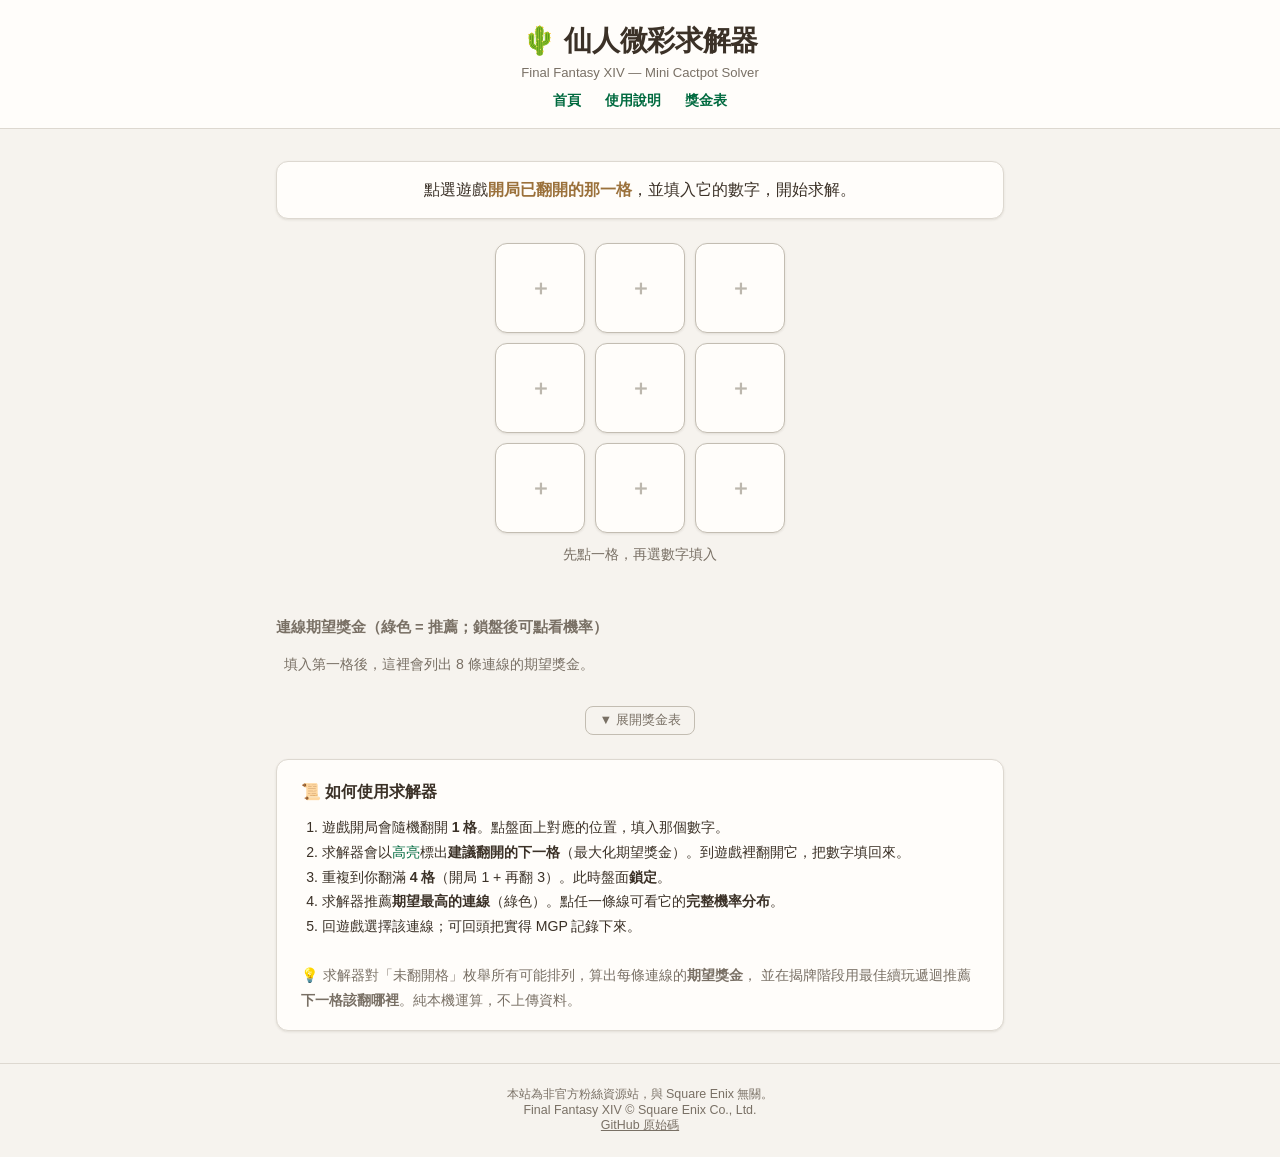
==== commit 1a5f77f4: "Address PR review: a11y cells, epsilon best-highlight, token color - Board cells are now <button typ" ====
--- a/cactpot/index.html
+++ b/cactpot/index.html
@@ -29,15 +29,15 @@
       <div class="board-wrap">
         <div id="lock-badge" style="display: none">🔒 已鎖定 — 輸入完成</div>
         <div class="board">
-          <div class="cell" id="cell-0"></div>
-          <div class="cell" id="cell-1"></div>
-          <div class="cell" id="cell-2"></div>
-          <div class="cell" id="cell-3"></div>
-          <div class="cell" id="cell-4"></div>
-          <div class="cell" id="cell-5"></div>
-          <div class="cell" id="cell-6"></div>
-          <div class="cell" id="cell-7"></div>
-          <div class="cell" id="cell-8"></div>
+          <button type="button" class="cell" id="cell-0"></button>
+          <button type="button" class="cell" id="cell-1"></button>
+          <button type="button" class="cell" id="cell-2"></button>
+          <button type="button" class="cell" id="cell-3"></button>
+          <button type="button" class="cell" id="cell-4"></button>
+          <button type="button" class="cell" id="cell-5"></button>
+          <button type="button" class="cell" id="cell-6"></button>
+          <button type="button" class="cell" id="cell-7"></button>
+          <button type="button" class="cell" id="cell-8"></button>
         </div>
 
         <!-- 數字面板 -->
@@ -122,7 +122,7 @@
         <h2>📜 如何使用求解器</h2>
         <ol>
           <li>遊戲開局會隨機翻開 <strong>1 格</strong>。點盤面上對應的位置，填入那個數字。</li>
-          <li>求解器會以<span style="color: #4caf50">高亮</span>標出<strong>建議翻開的下一格</strong>（最大化期望獎金）。到遊戲裡翻開它，把數字填回來。</li>
+          <li>求解器會以<span style="color: var(--accent-strong)">高亮</span>標出<strong>建議翻開的下一格</strong>（最大化期望獎金）。到遊戲裡翻開它，把數字填回來。</li>
           <li>重複到你翻滿 <strong>4 格</strong>（開局 1 + 再翻 3）。此時盤面<strong>鎖定</strong>。</li>
           <li>求解器推薦<strong>期望最高的連線</strong>（綠色）。點任一條線可看它的<strong>完整機率分布</strong>。</li>
           <li>回遊戲選擇該連線；可回頭把實得 MGP 記錄下來。</li>
--- a/cactpot/cactpot.css
+++ b/cactpot/cactpot.css
@@ -169,17 +169,30 @@
   display: flex;
   align-items: center;
   justify-content: center;
+  font-family: inherit;
   font-size: 2rem;
   font-weight: 700;
   border-radius: var(--radius);
   border: 1px solid var(--border);
   background: var(--surface);
   color: var(--muted);
+  cursor: default;
+  appearance: none;
+  -webkit-appearance: none;
   transition: border-color 0.18s cubic-bezier(0.22, 1, 0.36, 1),
     background 0.18s cubic-bezier(0.22, 1, 0.36, 1),
     box-shadow 0.18s cubic-bezier(0.22, 1, 0.36, 1),
     transform 0.18s cubic-bezier(0.22, 1, 0.36, 1);
   user-select: none;
+}
+
+.cell:focus-visible {
+  outline: 2px solid var(--accent);
+  outline-offset: 2px;
+}
+
+.cell:disabled {
+  color: var(--muted);
 }
 
 /* 階段一：可點取樣 */
